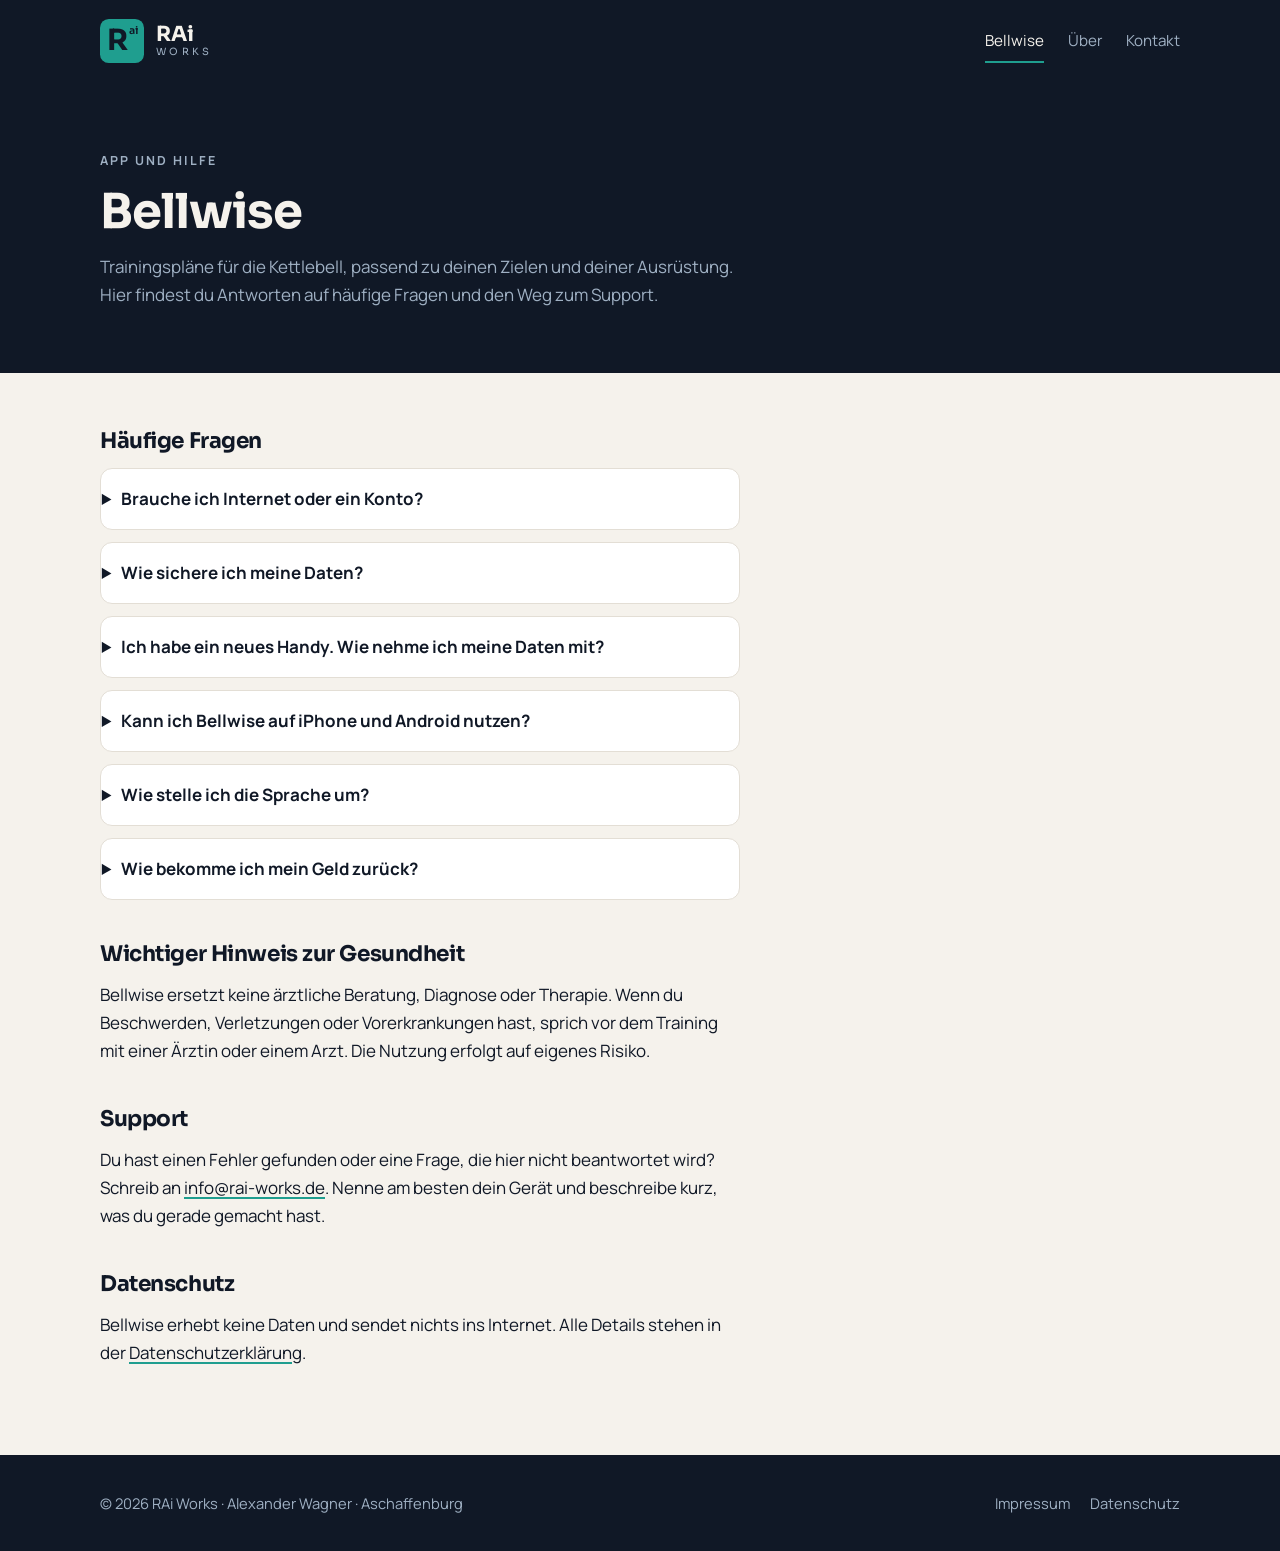
==== bellwise.html @ acc21afa "Webseite rai-works.de: Startseite, Bellwise, Impressum, Datenschutz Co-Authored-By: Claude Opus 5.5 " ====
<!doctype html>
<html lang="de">
<head>
<meta charset="utf-8">
<meta name="viewport" content="width=device-width, initial-scale=1">
<title>Bellwise · RAi Works</title>
<meta name="description" content="Bellwise erstellt Kettlebell-Trainingspläne nach Muskelgruppen und Ausrüstung. Hilfe, häufige Fragen und Support.">
<link rel="icon" href="assets/favicon.svg" type="image/svg+xml">
<link rel="preload" href="assets/fonts/sora.woff2" as="font" type="font/woff2" crossorigin>
<link rel="stylesheet" href="assets/style.css">
</head>
<body>
<a class="skip" href="#inhalt">Zum Inhalt springen</a>
<header class="site-head">
  <div class="wrap">
    <a class="brand" href="index.html" aria-label="RAi Works – Startseite">
      <span class="tile" aria-hidden="true"><span class="r">R</span><span class="ai">ai</span></span>
      <span class="wordmark"><b>RAi</b><span>WORKS</span></span>
    </a>
    <nav class="nav" aria-label="Hauptmenü"><a href="bellwise.html" aria-current="page">Bellwise</a><a href="index.html#ueber">Über</a><a href="index.html#kontakt">Kontakt</a></nav>
  </div>
</header>
<main id="inhalt">
<section class="page-head">
  <div class="wrap">
    <p class="eyebrow">App und Hilfe</p>
    <h1>Bellwise</h1>
    <p>Trainingspläne für die Kettlebell, passend zu deinen Zielen und deiner Ausrüstung. Hier findest du Antworten auf häufige Fragen und den Weg zum Support.</p>
  </div>
</section>
<div class="wrap">
  <div class="prose">
    <h2>Häufige Fragen</h2>
    <div class="faq">
      <details>
        <summary>Brauche ich Internet oder ein Konto?</summary>
        <p>Nein. Bellwise läuft komplett offline und ohne Anmeldung. Du kannst überall trainieren, auch ohne Empfang.</p>
      </details>
      <details>
        <summary>Wie sichere ich meine Daten?</summary>
        <ol>
          <li>Öffne in Bellwise die <strong>Einstellungen</strong>.</li>
          <li>Tippe auf <strong>Backup erstellen</strong>.</li>
          <li>Wähle, wo die Datei landen soll, zum Beispiel iCloud Drive, Google Drive oder eine E-Mail an dich selbst.</li>
        </ol>
        <p>Die Datei enthält Profil, Ausrüstung, Pläne, eigene Übungen und deinen Verlauf. Bellwise erinnert dich, wenn die letzte Sicherung länger zurückliegt.</p>
      </details>
      <details>
        <summary>Ich habe ein neues Handy. Wie nehme ich meine Daten mit?</summary>
        <ol>
          <li>Auf dem alten Handy ein Backup erstellen (siehe oben).</li>
          <li>Bellwise auf dem neuen Handy installieren. Du lädst die App mit demselben Apple- bzw. Google-Konto kostenlos erneut.</li>
          <li>In den <strong>Einstellungen</strong> auf <strong>Backup wiederherstellen</strong> tippen und die Datei auswählen.</li>
        </ol>
      </details>
      <details>
        <summary>Kann ich Bellwise auf iPhone und Android nutzen?</summary>
        <p>Ja, es gibt Bellwise für beide. Der Kauf gilt jeweils für den Store, in dem du gekauft hast. Deine Daten bringst du per Backup-Datei von einem System aufs andere.</p>
      </details>
      <details>
        <summary>Wie stelle ich die Sprache um?</summary>
        <p>In den <strong>Einstellungen</strong> wählst du die Sprache. Zum Start gibt es Deutsch und Englisch, weitere Sprachen folgen mit Updates.</p>
      </details>
      <details>
        <summary>Wie bekomme ich mein Geld zurück?</summary>
        <p>Käufe und Erstattungen laufen über den Store, in dem du gekauft hast. Bei Apple über reportaproblem.apple.com, bei Google über Google Play unter „Zahlungen und Abos“ bzw. die Bestellübersicht deines Kontos.</p>
      </details>
    </div>

    <h2>Wichtiger Hinweis zur Gesundheit</h2>
    <p>Bellwise ersetzt keine ärztliche Beratung, Diagnose oder Therapie. Wenn du Beschwerden, Verletzungen oder Vorerkrankungen hast, sprich vor dem Training mit einer Ärztin oder einem Arzt. Die Nutzung erfolgt auf eigenes Risiko.</p>

    <h2>Support</h2>
    <p>Du hast einen Fehler gefunden oder eine Frage, die hier nicht beantwortet wird? Schreib an <a href="mailto:info@rai-works.de">info@rai-works.de</a>. Nenne am besten dein Gerät und beschreibe kurz, was du gerade gemacht hast.</p>

    <h2>Datenschutz</h2>
    <p>Bellwise erhebt keine Daten und sendet nichts ins Internet. Alle Details stehen in der <a href="datenschutz.html#app">Datenschutzerklärung</a>.</p>
  </div>
</div>
</main>
<footer class="site-foot">
  <div class="wrap">
    <span>© 2026 RAi Works · Alexander Wagner · Aschaffenburg</span>
    <nav aria-label="Rechtliches"><a href="impressum.html">Impressum</a><a href="datenschutz.html">Datenschutz</a></nav>
  </div>
</footer>
</body>
</html>
---- assets/style.css ----
/* RAi Works – Layout: dunkler Kopf- und Heldbereich in Tiefnacht, Inhalt auf Elfenbein,
   Akzent Petrol nur für Marke, Buttons und große Schrift. Eine bewusste, helle Optik. */
:root {
  --ink: #101826;        /* Tiefnacht – Primärfarbe */
  --petrol: #1F9E8F;     /* Akzent */
  --petrol-ink: #0E6B60; /* Petrol, dunkel genug für kleine Schrift auf hell */
  --ivory: #F5F2EC;      /* Grund */
  --paper: #FFFFFF;
  --slate: #5B6B7D;      /* Nebentext auf hell */
  --fog: #9FB0C3;        /* Nebentext auf dunkel */
  --line: #E3DED5;
  --display: "Sora", "Segoe UI", system-ui, -apple-system, sans-serif;
  --body: "Manrope", "Segoe UI", system-ui, -apple-system, sans-serif;
  --wrap: 1120px;
  --text: 40rem;
  color-scheme: light;
}

@font-face { font-family: "Sora"; src: url("fonts/sora.woff2") format("woff2"); font-weight: 100 800; font-display: swap; }
@font-face { font-family: "Manrope"; src: url("fonts/manrope.woff2") format("woff2"); font-weight: 200 800; font-display: swap; }

*, *::before, *::after { box-sizing: border-box; }
html { -webkit-text-size-adjust: 100%; }
body {
  margin: 0;
  background: var(--ivory);
  color: var(--ink);
  font-family: var(--body);
  font-size: 1.0625rem;
  line-height: 1.65;
}
img, svg { max-width: 100%; }
h1, h2, h3 { font-family: var(--display); line-height: 1.15; letter-spacing: -0.02em; text-wrap: balance; margin: 0; }
p { margin: 0; }
a { color: var(--ink); text-decoration-color: var(--petrol); text-decoration-thickness: 2px; text-underline-offset: 3px; }
a:hover { color: var(--petrol-ink); }
:focus-visible { outline: 3px solid var(--petrol); outline-offset: 3px; border-radius: 4px; }

.wrap {
  max-width: var(--wrap);
  margin: 0 auto;
  padding-left: max(20px, env(safe-area-inset-left, 0px));
  padding-right: max(20px, env(safe-area-inset-right, 0px));
}
.skip { position: absolute; left: -999px; top: 8px; background: var(--paper); padding: 8px 12px; z-index: 20; }
.skip:focus { left: 12px; }

/* Kopfzeile */
.site-head { background: var(--ink); color: var(--ivory); }
.site-head .wrap { display: flex; align-items: center; justify-content: space-between; gap: 16px 32px; flex-wrap: wrap; padding-block: 18px; }
.brand { display: inline-flex; align-items: center; gap: 12px; text-decoration: none; color: var(--ivory); }
.brand:hover { color: var(--ivory); }
.tile {
  --s: 44px;
  width: var(--s); height: var(--s); border-radius: calc(var(--s) * 0.2);
  background: var(--petrol); color: var(--ink);
  display: inline-flex; align-items: center; justify-content: center;
  font-family: var(--display); font-weight: 700; line-height: 1; flex: none;
}
.tile .r { font-size: calc(var(--s) * 0.66); }
.tile .ai { font-size: calc(var(--s) * 0.24); font-weight: 600; align-self: flex-start; margin-top: calc(var(--s) * 0.18); margin-left: 1px; }
.wordmark { display: flex; flex-direction: column; gap: 3px; font-family: var(--display); line-height: 1; }
.wordmark b { font-size: 1.3rem; font-weight: 700; letter-spacing: -0.01em; }
.wordmark span { font-size: 0.62rem; letter-spacing: 0.34em; color: var(--fog); }
.nav { display: flex; gap: 4px 24px; flex-wrap: wrap; font-size: 0.95rem; }
.nav a { color: var(--fog); text-decoration: none; padding-block: 10px; }
.nav a:hover, .nav a[aria-current="page"] { color: var(--ivory); }
.nav a[aria-current="page"] { box-shadow: inset 0 -2px 0 var(--petrol); }

/* Heldbereich */
.hero { background: var(--ink); color: var(--ivory); }
.hero .wrap { display: grid; grid-template-columns: minmax(0, 1fr) auto; align-items: center; gap: 40px; padding-block: 72px 88px; }
.eyebrow { font-size: 0.78rem; font-weight: 700; letter-spacing: 0.16em; text-transform: uppercase; color: var(--slate); }
.hero .eyebrow { color: var(--fog); }
.hero h1 { font-size: clamp(2.4rem, 6vw, 4.2rem); font-weight: 700; margin-top: 16px; }
.hero h1 em { font-style: normal; color: var(--petrol); }
.hero p.lead { color: var(--fog); font-size: 1.15rem; max-width: 34rem; margin-top: 22px; }
.hero .actions { display: flex; gap: 12px; flex-wrap: wrap; margin-top: 32px; }
.hero .tile { --s: clamp(150px, 20vw, 220px); }

.btn {
  display: inline-flex; align-items: center; justify-content: center; min-height: 48px; padding: 0 22px;
  border-radius: 10px; font-weight: 700; font-size: 1rem; text-decoration: none;
  background: var(--petrol); color: var(--ink); border: 2px solid var(--petrol);
}
.btn:hover { background: #26B3A2; border-color: #26B3A2; color: var(--ink); }
.btn.ghost { background: transparent; color: var(--ivory); border-color: rgba(159, 176, 195, 0.5); }
.btn.ghost:hover { border-color: var(--ivory); color: var(--ivory); }
.btn.dark { background: var(--ink); color: var(--ivory); border-color: var(--ink); }
.btn.dark:hover { background: #1E2A3E; border-color: #1E2A3E; color: var(--ivory); }

/* Abschnitte */
.section { padding-block: 80px; }
.section + .section { border-top: 1px solid var(--line); }
.section h2 { font-size: clamp(1.8rem, 3.6vw, 2.5rem); margin-top: 12px; }
.section .intro { max-width: var(--text); margin-top: 16px; color: var(--slate); font-size: 1.1rem; }

/* Bellwise */
.app { display: grid; grid-template-columns: minmax(0, 1.1fr) minmax(0, 1fr); gap: 48px; align-items: start; margin-top: 40px; }
.app-head { display: flex; align-items: center; gap: 20px; }
.app-icon { width: 96px; height: 96px; border-radius: 22px; flex: none; }
.app-name { font-family: var(--display); font-size: 2.2rem; font-weight: 700; letter-spacing: -0.02em; line-height: 1; }
.app-name span { color: var(--petrol); }
.pill { display: inline-block; margin-top: 10px; padding: 4px 12px; border-radius: 999px; background: var(--ink); color: var(--ivory); font-size: 0.8rem; font-weight: 700; }
.app-text { display: flex; flex-direction: column; gap: 16px; margin-top: 28px; max-width: var(--text); }
.specs { margin: 0; background: var(--paper); border: 1px solid var(--line); border-radius: 16px; padding: 8px 24px; }
.specs div { display: grid; grid-template-columns: 9rem minmax(0, 1fr); gap: 16px; padding-block: 14px; border-bottom: 1px solid var(--line); }
.specs div:last-child { border-bottom: 0; }
.specs dt { color: var(--slate); font-size: 0.92rem; }
.specs dd { margin: 0; font-weight: 600; }
.note { font-size: 0.92rem; color: var(--slate); }

/* Über und Kontakt */
.split { display: grid; grid-template-columns: minmax(0, 1fr) minmax(0, 1fr); gap: 48px; }
.split p { margin-top: 16px; max-width: var(--text); }
.contact-card { background: var(--ink); color: var(--ivory); border-radius: 20px; padding: 32px; display: flex; flex-direction: column; gap: 14px; align-self: start; }
.contact-card .eyebrow { color: var(--fog); }
.contact-card .mail { font-family: var(--display); font-size: clamp(1.3rem, 3vw, 1.7rem); font-weight: 600; color: var(--ivory); text-decoration: none; overflow-wrap: anywhere; }
.contact-card .mail:hover { color: var(--petrol); }
.contact-card p { color: var(--fog); }

/* Textseiten (Impressum, Datenschutz, Support) */
.page-head { background: var(--ink); color: var(--ivory); }
.page-head .wrap { padding-block: 56px 64px; }
.page-head h1 { font-size: clamp(2rem, 5vw, 3rem); margin-top: 12px; }
.page-head .eyebrow { color: var(--fog); }
.page-head p { color: var(--fog); margin-top: 14px; max-width: var(--text); }
.prose { max-width: var(--text); padding-block: 56px 88px; display: flex; flex-direction: column; gap: 14px; }
.prose h2 { font-size: 1.35rem; margin-top: 28px; }
.prose h2:first-child { margin-top: 0; }
.prose h3 { font-size: 1.08rem; margin-top: 12px; }
.prose ul { margin: 0; padding-left: 1.2em; display: flex; flex-direction: column; gap: 6px; }
.prose address { font-style: normal; }
.faq { display: flex; flex-direction: column; gap: 12px; }
.faq details { background: var(--paper); border: 1px solid var(--line); border-radius: 12px; padding: 0 20px; }
.faq summary { cursor: pointer; font-weight: 700; padding-block: 16px; list-style-position: outside; }
.faq details[open] summary { border-bottom: 1px solid var(--line); margin-bottom: 14px; }
.faq details > p, .faq details > ol { margin: 0 0 18px; }
.faq ol { padding-left: 1.2em; display: flex; flex-direction: column; gap: 4px; }

/* Fußzeile */
.site-foot { background: var(--ink); color: var(--fog); font-size: 0.92rem; }
.site-foot .wrap { display: flex; justify-content: space-between; align-items: center; gap: 12px 24px; flex-wrap: wrap; padding-block: 28px; }
.site-foot nav { display: flex; gap: 20px; flex-wrap: wrap; }
.site-foot a { color: var(--fog); text-decoration: none; padding-block: 8px; }
.site-foot a:hover { color: var(--ivory); }

@media (max-width: 760px) {
  .hero .wrap { grid-template-columns: minmax(0, 1fr); padding-block: 48px 64px; }
  .hero .tile { display: none; }
  .app, .split { grid-template-columns: minmax(0, 1fr); gap: 32px; }
  .specs div { grid-template-columns: minmax(0, 1fr); gap: 2px; }
  .section { padding-block: 56px; }
}
@media (prefers-reduced-motion: reduce) { * { scroll-behavior: auto !important; } }
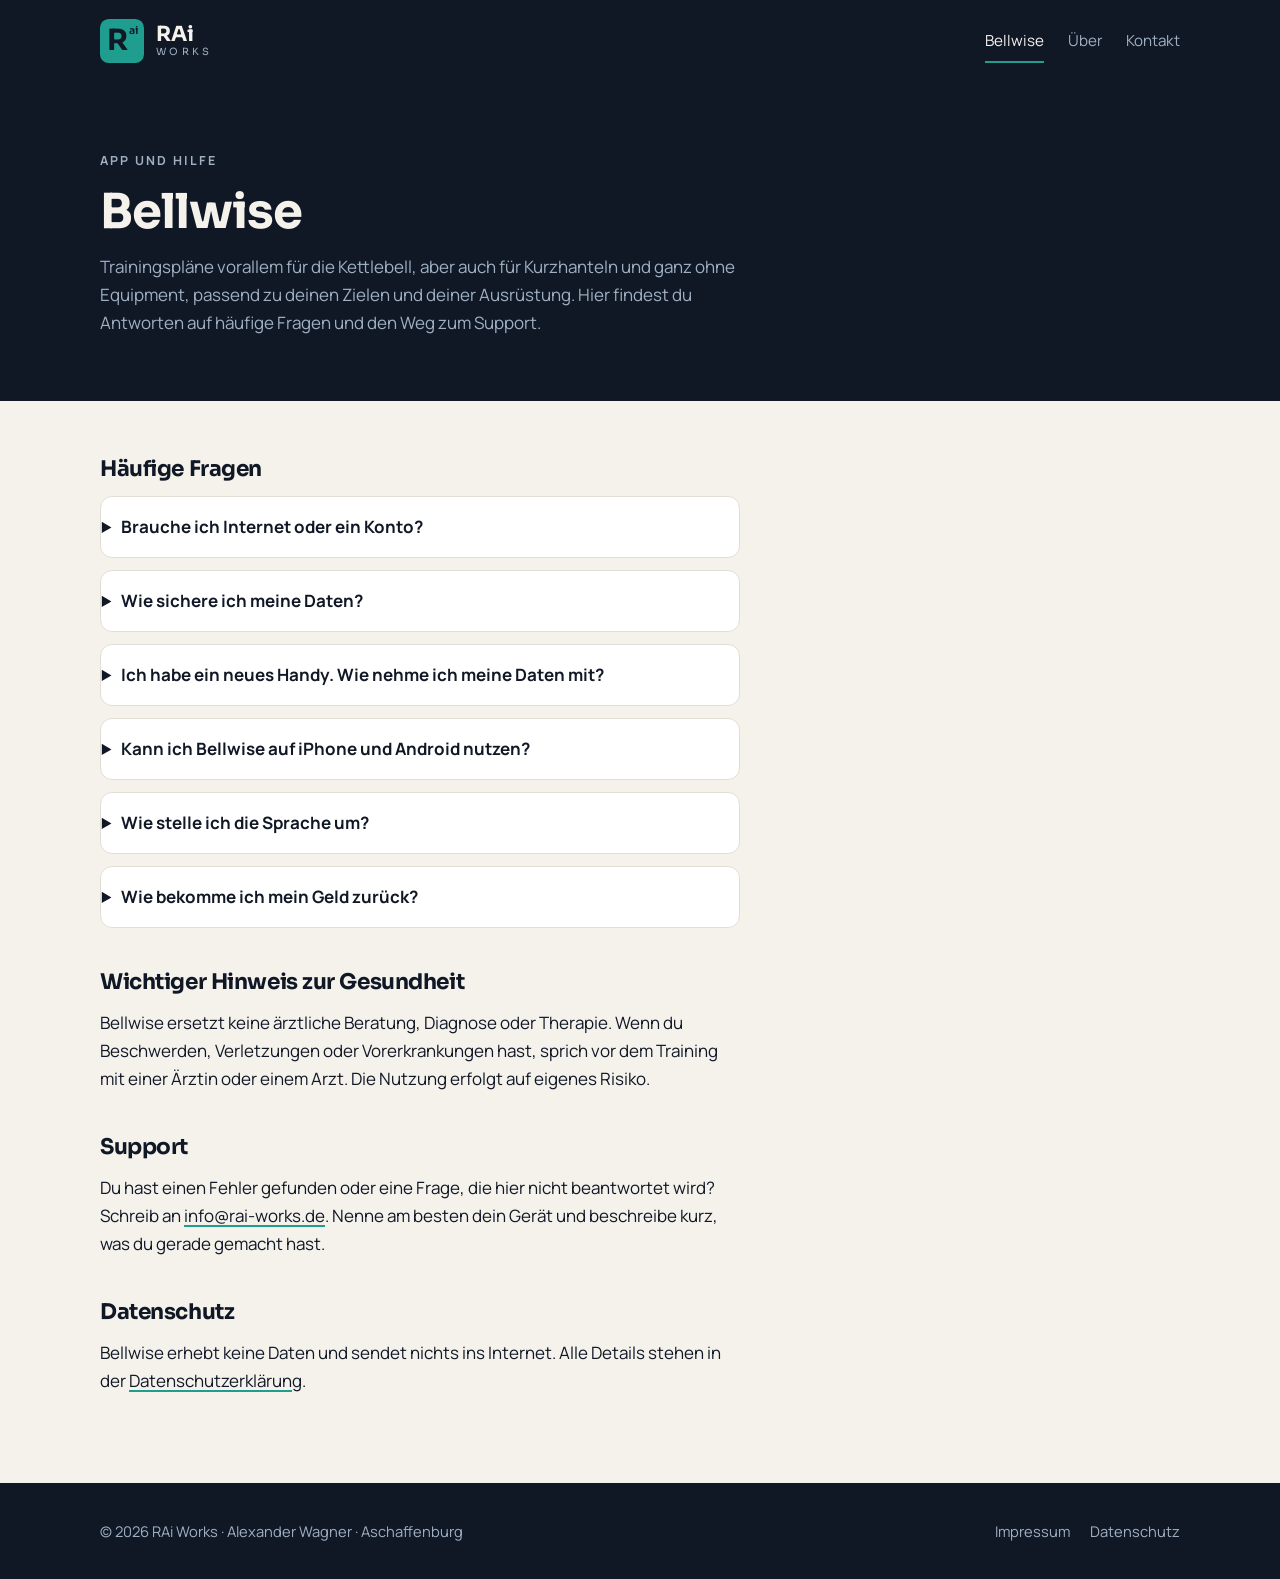
==== commit 5062f071: "Update description for training plans in bellwise.html" ====
--- a/bellwise.html
+++ b/bellwise.html
@@ -25,7 +25,7 @@
   <div class="wrap">
     <p class="eyebrow">App und Hilfe</p>
     <h1>Bellwise</h1>
-    <p>Trainingspläne für die Kettlebell, passend zu deinen Zielen und deiner Ausrüstung. Hier findest du Antworten auf häufige Fragen und den Weg zum Support.</p>
+    <p>Trainingspläne vorallem für die Kettlebell, aber auch für Kurzhanteln und ganz ohne Equipment, passend zu deinen Zielen und deiner Ausrüstung. Hier findest du Antworten auf häufige Fragen und den Weg zum Support.</p>
   </div>
 </section>
 <div class="wrap">
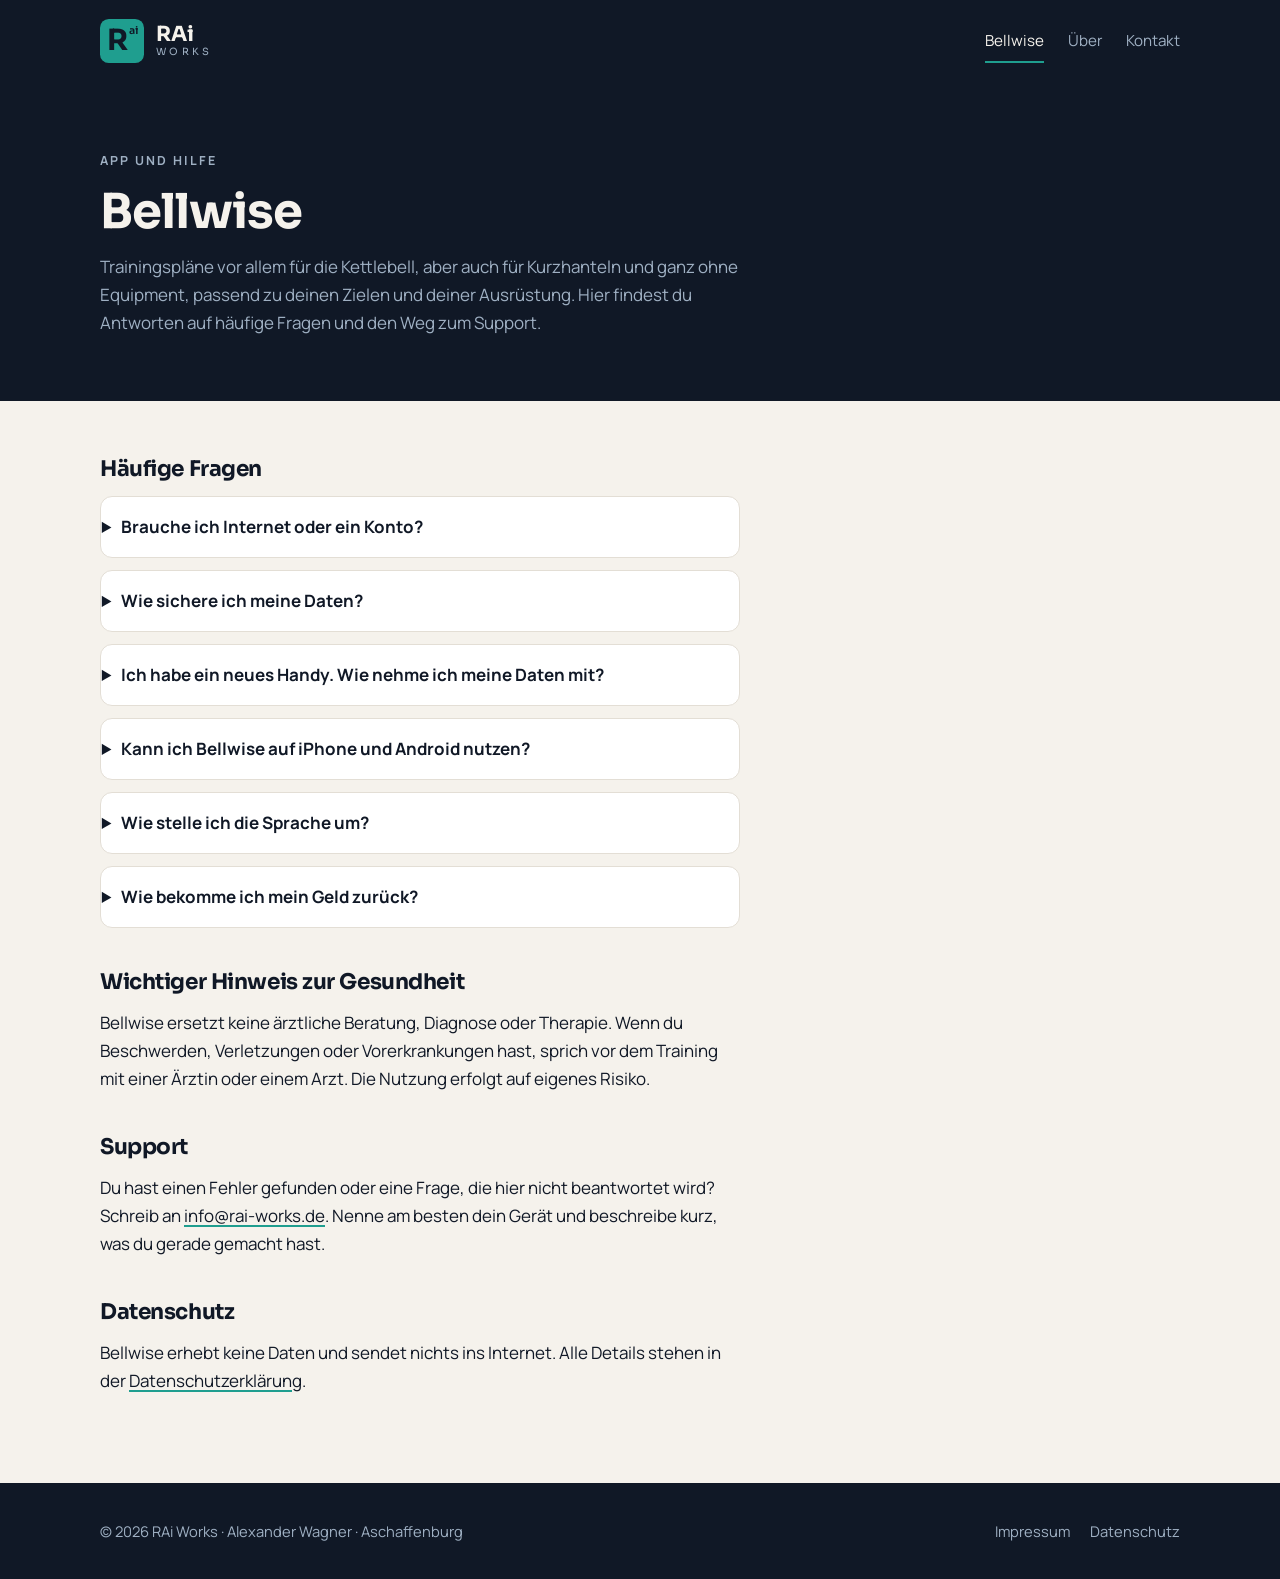
==== commit 311415ae: "Startseite: Bereich mit Vorteilen von Bellwise (Einmalkauf, Anpassung, Timer) Co-Authored-By: Claude" ====
--- a/bellwise.html
+++ b/bellwise.html
@@ -25,7 +25,7 @@
   <div class="wrap">
     <p class="eyebrow">App und Hilfe</p>
     <h1>Bellwise</h1>
-    <p>Trainingspläne vorallem für die Kettlebell, aber auch für Kurzhanteln und ganz ohne Equipment, passend zu deinen Zielen und deiner Ausrüstung. Hier findest du Antworten auf häufige Fragen und den Weg zum Support.</p>
+    <p>Trainingspläne vor allem für die Kettlebell, aber auch für Kurzhanteln und ganz ohne Equipment, passend zu deinen Zielen und deiner Ausrüstung. Hier findest du Antworten auf häufige Fragen und den Weg zum Support.</p>
   </div>
 </section>
 <div class="wrap">
--- a/assets/style.css
+++ b/assets/style.css
@@ -110,6 +110,28 @@
 .specs dd { margin: 0; font-weight: 600; }
 .note { font-size: 0.92rem; color: var(--slate); }
 
+/* Vorteile */
+.value-band {
+  background: var(--ink); color: var(--ivory); border-radius: 20px;
+  padding: clamp(28px, 5vw, 48px);
+  display: grid; grid-template-columns: minmax(0, 1fr) minmax(0, 1.1fr); gap: 32px 48px; align-items: center;
+}
+.value-band .eyebrow { color: var(--fog); }
+.value-band h2 { font-size: clamp(1.9rem, 4vw, 2.8rem); margin-top: 12px; color: var(--ivory); }
+.value-band h2 em { font-style: normal; color: var(--petrol); }
+.value-text { display: flex; flex-direction: column; gap: 18px; color: var(--fog); }
+.value-list { list-style: none; margin: 0; padding: 0; display: flex; flex-wrap: wrap; gap: 10px; }
+.value-list li {
+  display: inline-flex; align-items: center; gap: 8px; padding: 8px 14px; border-radius: 999px;
+  border: 1px solid rgba(159, 176, 195, 0.35); color: var(--ivory); font-weight: 600; font-size: 0.95rem;
+}
+.value-list li::before { content: ""; width: 8px; height: 8px; border-radius: 50%; background: var(--petrol); flex: none; }
+.features { display: grid; grid-template-columns: repeat(3, minmax(0, 1fr)); gap: 20px; margin-top: 24px; }
+.feature { background: var(--paper); border: 1px solid var(--line); border-radius: 16px; padding: 28px; display: flex; flex-direction: column; gap: 12px; }
+.feature h3 { font-size: 1.2rem; }
+.feature p { color: var(--slate); font-size: 0.98rem; }
+.feature-icon { width: 36px; height: 36px; fill: none; stroke: var(--petrol-ink); stroke-width: 1.8; stroke-linecap: round; stroke-linejoin: round; }
+
 /* Über und Kontakt */
 .split { display: grid; grid-template-columns: minmax(0, 1fr) minmax(0, 1fr); gap: 48px; }
 .split p { margin-top: 16px; max-width: var(--text); }
@@ -148,7 +170,8 @@
 @media (max-width: 760px) {
   .hero .wrap { grid-template-columns: minmax(0, 1fr); padding-block: 48px 64px; }
   .hero .tile { display: none; }
-  .app, .split { grid-template-columns: minmax(0, 1fr); gap: 32px; }
+  .app, .split, .value-band { grid-template-columns: minmax(0, 1fr); gap: 32px; }
+  .features { grid-template-columns: minmax(0, 1fr); }
   .specs div { grid-template-columns: minmax(0, 1fr); gap: 2px; }
   .section { padding-block: 56px; }
 }
